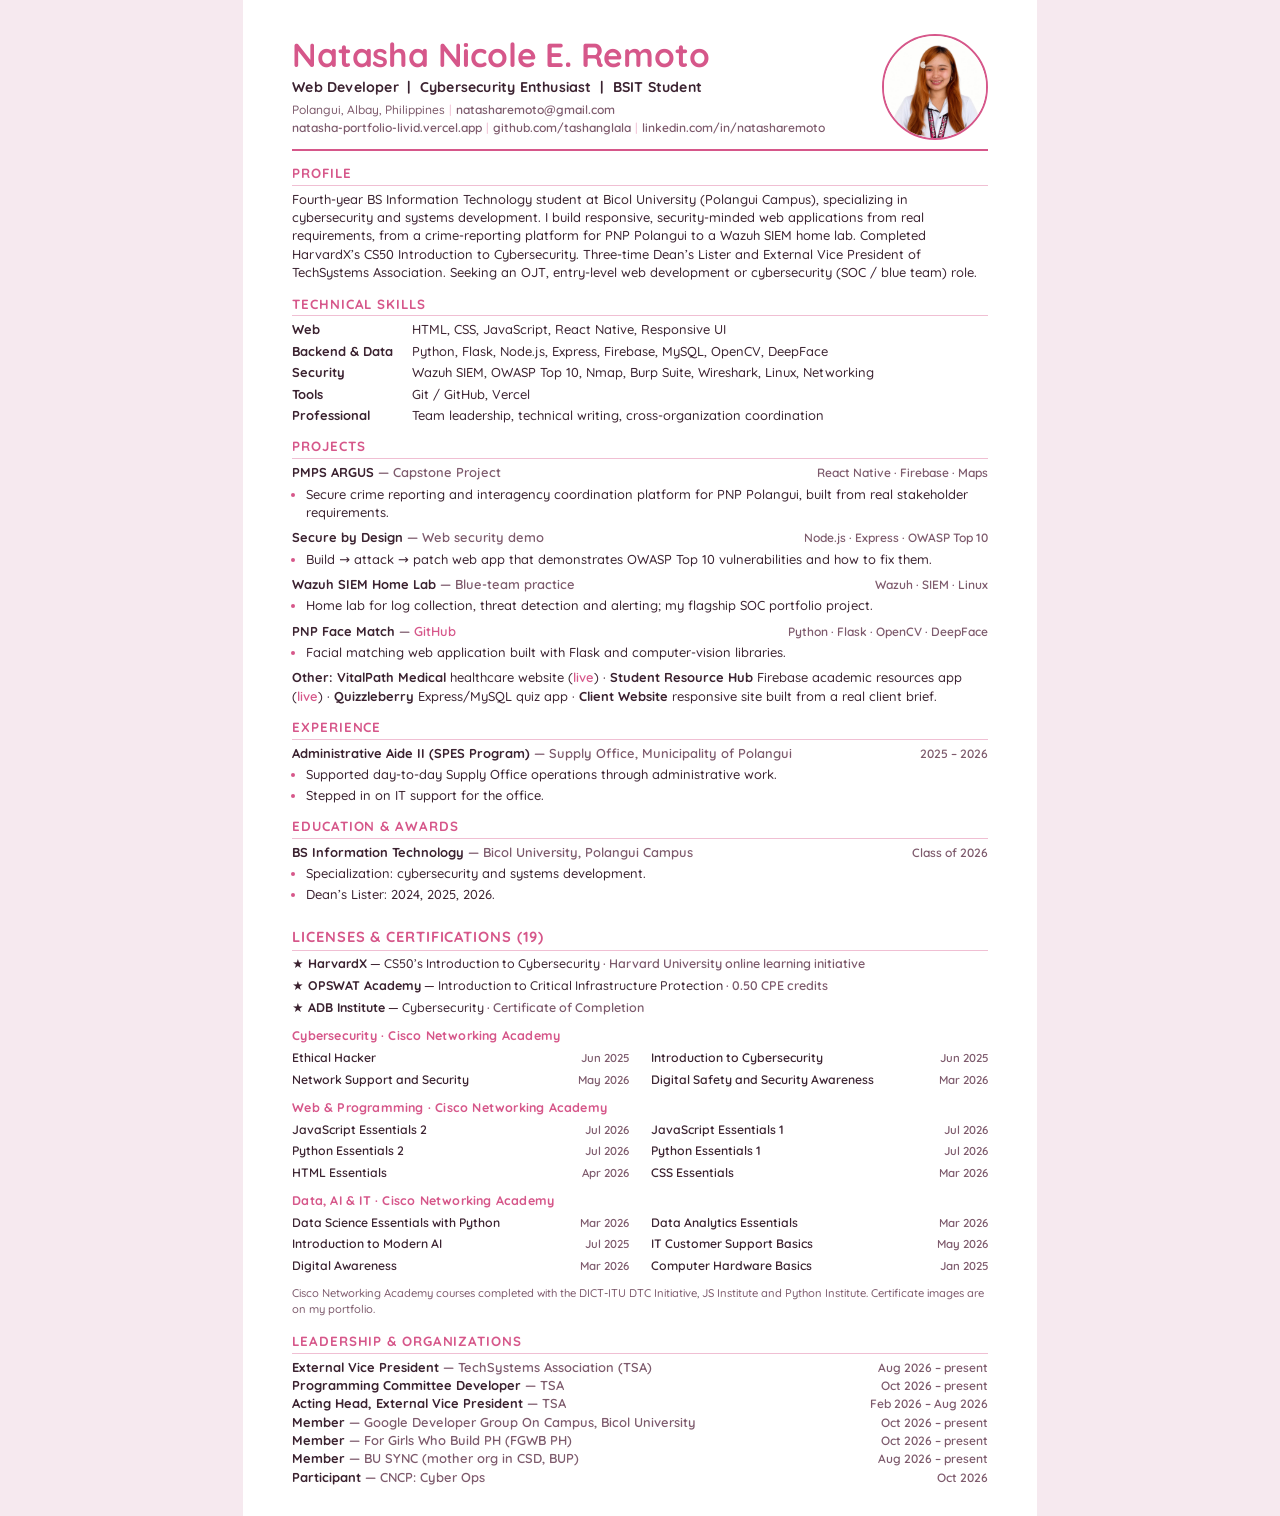
==== resume.html @ c5e9d4b8 "Add featured certificates, two-page resume and updated fonts" ====
<!DOCTYPE html>
<html lang="en">
<head>
<meta charset="utf-8">
<meta name="viewport" content="width=device-width, initial-scale=1">
<title>Natasha Nicole E. Remoto — Résumé</title>
<link rel="preconnect" href="https://fonts.googleapis.com">
<link rel="preconnect" href="https://fonts.gstatic.com" crossorigin>
<link href="https://fonts.googleapis.com/css2?family=Quicksand:wght@400;500;600;700&display=swap" rel="stylesheet">
<style>
:root{--pink:#d6578a;--ink:#3b2230;--mut:#7d5a6c;--line:#f0bfd3;--soft:#fff0f6;
--font:"Quicksand","Nunito",system-ui,-apple-system,"Segoe UI",Arial,sans-serif}
@page{size:A4;margin:11mm 13mm 12mm}
*{box-sizing:border-box}
html,body{margin:0;background:#f6e9ef}
body{font-family:var(--font);color:var(--ink);font-size:9.7pt;line-height:1.42;font-weight:500;
-webkit-print-color-adjust:exact;print-color-adjust:exact;font-synthesis:none}
.page{width:210mm;min-height:297mm;margin:0 auto;background:#fff;padding:9mm 13mm 8mm}
@media print{html,body{background:#fff}.page{width:auto;min-height:0;height:auto;margin:0;padding:0;overflow:visible}}

header{display:flex;align-items:center;justify-content:space-between;gap:14px;padding-bottom:9px;border-bottom:2.4px solid var(--pink)}
h1{margin:0;font-size:25pt;line-height:1.05;color:var(--pink);font-weight:700;letter-spacing:-.2px}
.role{margin:5px 0 4px;font-weight:700;font-size:10.6pt;color:var(--ink);letter-spacing:.2px}
.contact{color:var(--mut);font-size:8.6pt;line-height:1.5}
.contact a{color:var(--mut);text-decoration:none}
.contact .sep{color:var(--line);margin:0 4px}
.photo{flex:none;width:28mm;height:28mm;border-radius:50%;border:2.4px solid var(--pink);overflow:hidden;display:grid;place-items:center;background:var(--soft);color:var(--pink);font-weight:700;font-size:20pt}
.photo img{width:100%;height:100%;object-fit:cover;display:block}

section{margin-top:13px}.item,.row,li{break-inside:avoid}
h2{break-after:avoid;margin:0 0 4px;font-size:10pt;font-weight:700;color:var(--pink);text-transform:uppercase;letter-spacing:.9px;padding-bottom:2px;border-bottom:1px solid var(--line)}
p{margin:0}
.row{display:flex;justify-content:space-between;align-items:baseline;gap:10px}
.row b{font-weight:700}
.date{flex:none;color:var(--mut);font-size:8.6pt;font-weight:600;white-space:nowrap}
.sub{color:var(--mut);font-weight:600}
ul{margin:2px 0 0;padding-left:14px}
li{margin:0 0 1px}
li::marker{color:var(--pink)}
.item{margin-bottom:7px}
.item:last-child{margin-bottom:0}
.tech{color:var(--mut);font-weight:600;font-size:8.6pt}
.skills .r{display:flex;gap:6px;margin-bottom:1.5px}
.skills .k{flex:none;width:27mm;font-weight:700;color:var(--ink)}
.skills .v{flex:1}
.certs .r{margin-bottom:2px}
.certs b{font-weight:700}
.note{color:var(--mut);font-size:8.4pt;margin-top:2px}
a{color:var(--pink);text-decoration:none;font-weight:600}

.cf{margin:0 0 2px}.cf b{font-weight:700}.cf .s{color:var(--mut);font-weight:600}
.cg{break-inside:avoid;margin-top:5px}
.cg h3{margin:0 0 2px;font-size:8.8pt;font-weight:700;color:var(--pink);letter-spacing:.2px}
.cl{display:grid;grid-template-columns:1fr 1fr;column-gap:18px;row-gap:1.5px}
.ce{display:flex;justify-content:space-between;align-items:baseline;gap:8px;break-inside:avoid}
.ce .t{font-weight:600}
.ce .d{flex:none;color:var(--mut);font-size:8.2pt;font-weight:600;white-space:nowrap}
.certs{break-before:page;margin-top:0}
.certs h2{font-size:11pt}
.cf{margin:0 0 4px;font-size:9.4pt}
.cg{margin-top:11px}
.cg h3{font-size:9.4pt;margin-bottom:4px}
.cl{row-gap:4px;column-gap:22px;font-size:9.2pt}
.ce .d{font-size:8.6pt}
.note{margin-top:12px}
@media screen{.certs{margin-top:18px;padding-top:6px}}
.skills .r{margin-bottom:3px}.skills .k{width:30mm}.date{font-size:9pt}.contact{font-size:9pt}ul{margin-top:3px}li{margin-bottom:2px}
</style>
</head>
<body>
<div class="page">

<header>
  <div>
    <h1>Natasha Nicole E. Remoto</h1>
    <div class="role">Web Developer &nbsp;|&nbsp; Cybersecurity Enthusiast &nbsp;|&nbsp; BSIT Student</div>
    <div class="contact">
      Polangui, Albay, Philippines<span class="sep">|</span><a href="mailto:natasharemoto@gmail.com">natasharemoto@gmail.com</a><br>
      <a href="https://natasha-portfolio-livid.vercel.app/">natasha-portfolio-livid.vercel.app</a><span class="sep">|</span><a href="https://github.com/tashanglala">github.com/tashanglala</a><span class="sep">|</span><a href="https://www.linkedin.com/in/natasharemoto/">linkedin.com/in/natasharemoto</a>
    </div>
  </div>
  <div class="photo"><img src="assets/profile.jpg" alt="Natasha Nicole E. Remoto" onerror="this.parentNode.textContent='NR'"></div>
</header>

<section>
  <h2>Profile</h2>
  <p>Fourth-year BS Information Technology student at Bicol University (Polangui Campus), specializing in cybersecurity and systems development. I build responsive, security-minded web applications from real requirements, from a crime-reporting platform for PNP Polangui to a Wazuh SIEM home lab. Completed HarvardX’s CS50 Introduction to Cybersecurity. Three-time Dean’s Lister and External Vice President of TechSystems Association. Seeking an OJT, entry-level web development or cybersecurity (SOC / blue team) role.</p>
</section>

<section class="skills">
  <h2>Technical Skills</h2>
  <div class="r"><span class="k">Web</span><span class="v">HTML, CSS, JavaScript, React Native, Responsive UI</span></div>
  <div class="r"><span class="k">Backend &amp; Data</span><span class="v">Python, Flask, Node.js, Express, Firebase, MySQL, OpenCV, DeepFace</span></div>
  <div class="r"><span class="k">Security</span><span class="v">Wazuh SIEM, OWASP Top 10, Nmap, Burp Suite, Wireshark, Linux, Networking</span></div>
  <div class="r"><span class="k">Tools</span><span class="v">Git / GitHub, Vercel</span></div>
  <div class="r"><span class="k">Professional</span><span class="v">Team leadership, technical writing, cross-organization coordination</span></div>
</section>

<section>
  <h2>Projects</h2>
  <div class="item">
    <div class="row"><p><b>PMPS ARGUS</b> <span class="sub">— Capstone Project</span></p><span class="date tech">React Native · Firebase · Maps</span></div>
    <ul><li>Secure crime reporting and interagency coordination platform for PNP Polangui, built from real stakeholder requirements.</li></ul>
  </div>
  <div class="item">
    <div class="row"><p><b>Secure by Design</b> <span class="sub">— Web security demo</span></p><span class="date tech">Node.js · Express · OWASP Top 10</span></div>
    <ul><li>Build → attack → patch web app that demonstrates OWASP Top 10 vulnerabilities and how to fix them.</li></ul>
  </div>
  <div class="item">
    <div class="row"><p><b>Wazuh SIEM Home Lab</b> <span class="sub">— Blue-team practice</span></p><span class="date tech">Wazuh · SIEM · Linux</span></div>
    <ul><li>Home lab for log collection, threat detection and alerting; my flagship SOC portfolio project.</li></ul>
  </div>
  <div class="item">
    <div class="row"><p><b>PNP Face Match</b> <span class="sub">— <a href="https://github.com/tashanglala/pnp-face-match">GitHub</a></span></p><span class="date tech">Python · Flask · OpenCV · DeepFace</span></div>
    <ul><li>Facial matching web application built with Flask and computer-vision libraries.</li></ul>
  </div>
  <div class="item">
    <p><b>Other:</b> <b>VitalPath Medical</b> healthcare website (<a href="https://vitalpath-medical.vercel.app">live</a>) · <b>Student Resource Hub</b> Firebase academic resources app (<a href="https://student-resource-hub-9960d.web.app/">live</a>) · <b>Quizzleberry</b> Express/MySQL quiz app · <b>Client Website</b> responsive site built from a real client brief.</p>
  </div>
</section>

<section>
  <h2>Experience</h2>
  <div class="row"><p><b>Administrative Aide II (SPES Program)</b> <span class="sub">— Supply Office, Municipality of Polangui</span></p><span class="date">2025 – 2026</span></div>
  <ul><li>Supported day-to-day Supply Office operations through administrative work.</li><li>Stepped in on IT support for the office.</li></ul>
</section>





<section>
  <h2>Education &amp; Awards</h2>
  <div class="row"><p><b>BS Information Technology</b> <span class="sub">— Bicol University, Polangui Campus</span></p><span class="date">Class of 2026</span></div>
  <ul><li>Specialization: cybersecurity and systems development.</li><li>Dean’s Lister: 2024, 2025, 2026.</li></ul>
</section>

<section class="certs">
  <h2>Licenses &amp; Certifications (19)</h2>
  <div class="cf"><b>★ HarvardX</b> — CS50’s Introduction to Cybersecurity <span class="s">· Harvard University online learning initiative</span></div>
  <div class="cf"><b>★ OPSWAT Academy</b> — Introduction to Critical Infrastructure Protection <span class="s">· 0.50 CPE credits</span></div>
  <div class="cf"><b>★ ADB Institute</b> — Cybersecurity <span class="s">· Certificate of Completion</span></div>
  <div class="cg"><h3>Cybersecurity · Cisco Networking Academy</h3><div class="cl"><div class="ce"><span class="t">Ethical Hacker</span><span class="d">Jun 2025</span></div><div class="ce"><span class="t">Introduction to Cybersecurity</span><span class="d">Jun 2025</span></div><div class="ce"><span class="t">Network Support and Security</span><span class="d">May 2026</span></div><div class="ce"><span class="t">Digital Safety and Security Awareness</span><span class="d">Mar 2026</span></div></div></div>
  <div class="cg"><h3>Web &amp; Programming · Cisco Networking Academy</h3><div class="cl"><div class="ce"><span class="t">JavaScript Essentials 2</span><span class="d">Jul 2026</span></div><div class="ce"><span class="t">JavaScript Essentials 1</span><span class="d">Jul 2026</span></div><div class="ce"><span class="t">Python Essentials 2</span><span class="d">Jul 2026</span></div><div class="ce"><span class="t">Python Essentials 1</span><span class="d">Jul 2026</span></div><div class="ce"><span class="t">HTML Essentials</span><span class="d">Apr 2026</span></div><div class="ce"><span class="t">CSS Essentials</span><span class="d">Mar 2026</span></div></div></div>
  <div class="cg"><h3>Data, AI &amp; IT · Cisco Networking Academy</h3><div class="cl"><div class="ce"><span class="t">Data Science Essentials with Python</span><span class="d">Mar 2026</span></div><div class="ce"><span class="t">Data Analytics Essentials</span><span class="d">Mar 2026</span></div><div class="ce"><span class="t">Introduction to Modern AI</span><span class="d">Jul 2025</span></div><div class="ce"><span class="t">IT Customer Support Basics</span><span class="d">May 2026</span></div><div class="ce"><span class="t">Digital Awareness</span><span class="d">Mar 2026</span></div><div class="ce"><span class="t">Computer Hardware Basics</span><span class="d">Jan 2025</span></div></div></div>
  <div class="note">Cisco Networking Academy courses completed with the DICT-ITU DTC Initiative, JS Institute and Python Institute. Certificate images are on my portfolio.</div>
</section>

<section style="margin-top:14px">
  <h2>Leadership &amp; Organizations</h2>
  <div class="row"><p><b>External Vice President</b> <span class="sub">— TechSystems Association (TSA)</span></p><span class="date">Aug 2026 – present</span></div>
  <div class="row"><p><b>Programming Committee Developer</b> <span class="sub">— TSA</span></p><span class="date">Oct 2026 – present</span></div>
  <div class="row"><p><b>Acting Head, External Vice President</b> <span class="sub">— TSA</span></p><span class="date">Feb 2026 – Aug 2026</span></div>
  <div class="row"><p><b>Member</b> <span class="sub">— Google Developer Group On Campus, Bicol University</span></p><span class="date">Oct 2026 – present</span></div>
  <div class="row"><p><b>Member</b> <span class="sub">— For Girls Who Build PH (FGWB PH)</span></p><span class="date">Oct 2026 – present</span></div>
  <div class="row"><p><b>Member</b> <span class="sub">— BU SYNC (mother org in CSD, BUP)</span></p><span class="date">Aug 2026 – present</span></div>
  <div class="row"><p><b>Participant</b> <span class="sub">— CNCP: Cyber Ops</span></p><span class="date">Oct 2026</span></div>
</section>

</div>
</body>
</html>
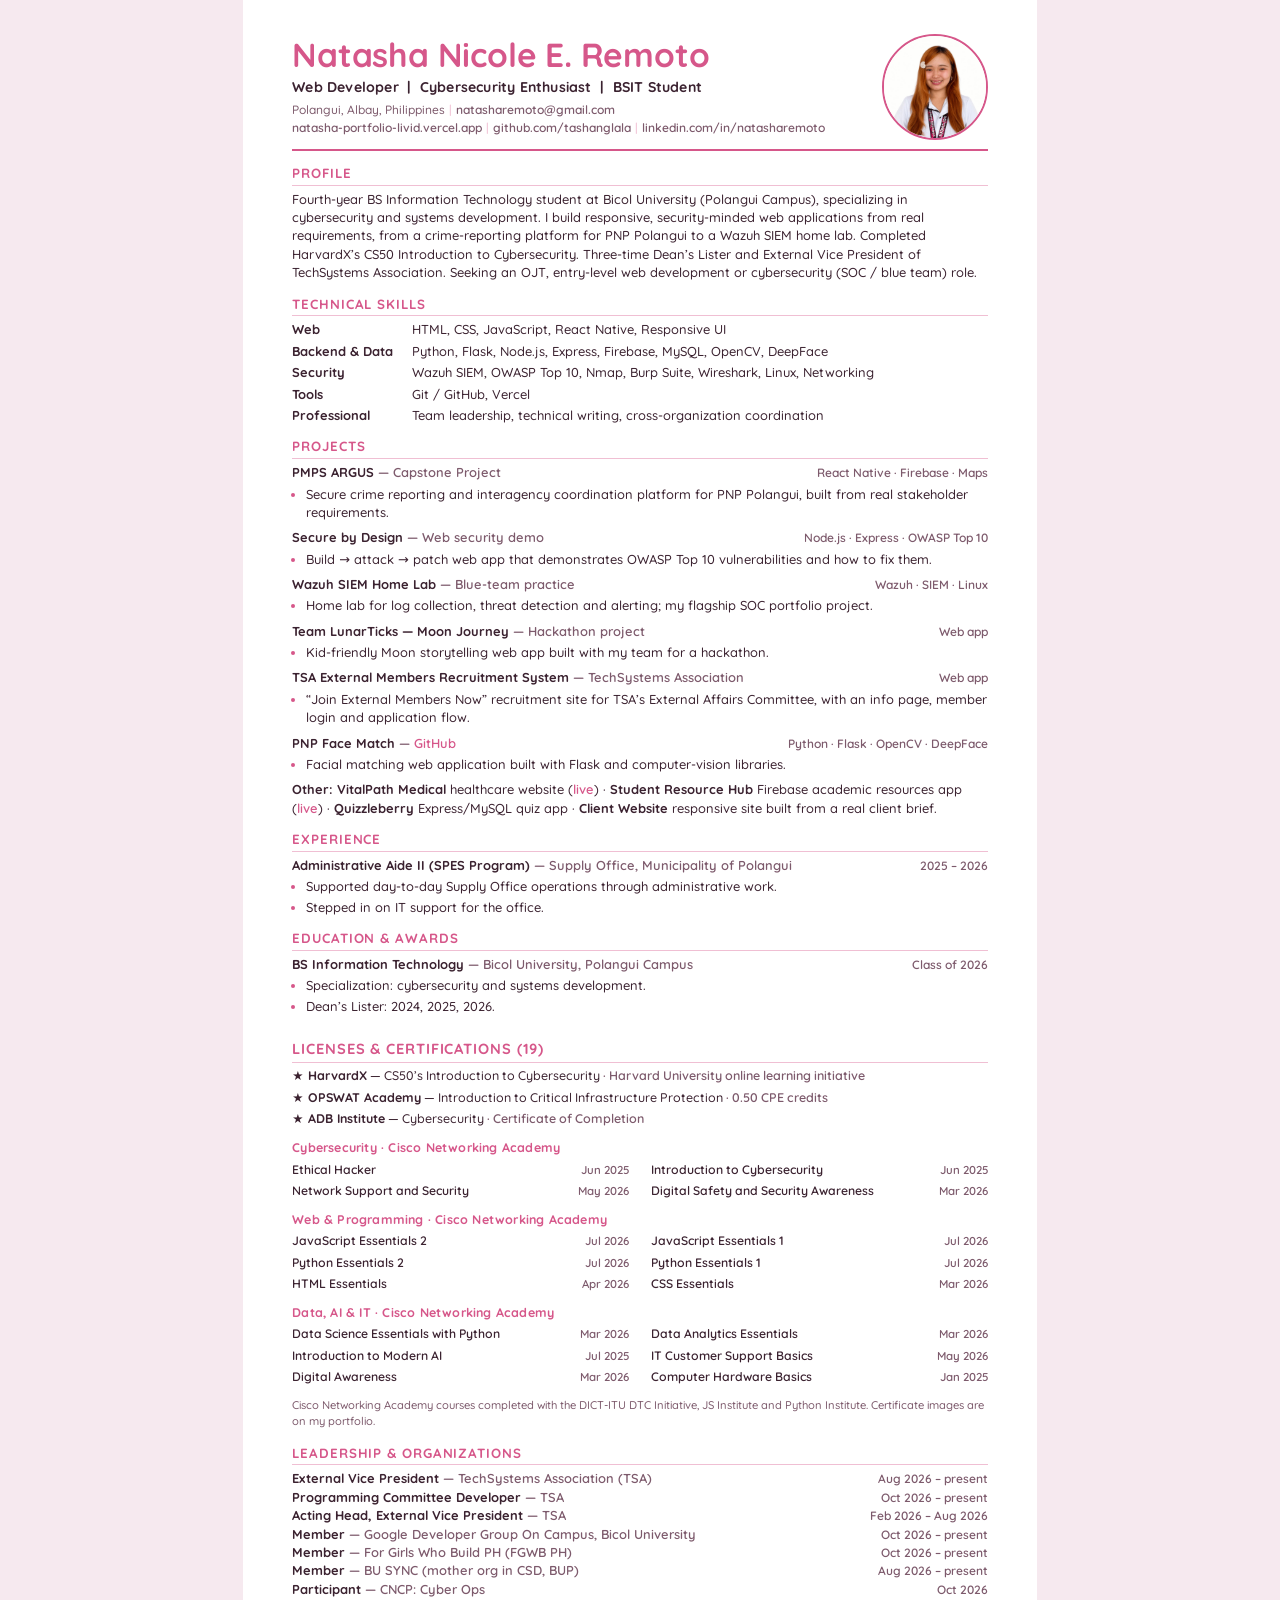
==== commit f16ef895: "Use updated two-page resume" ====
--- a/resume.html
+++ b/resume.html
@@ -111,6 +111,14 @@
     <ul><li>Home lab for log collection, threat detection and alerting; my flagship SOC portfolio project.</li></ul>
   </div>
   <div class="item">
+    <div class="row"><p><b>Team LunarTicks — Moon Journey</b> <span class="sub">— Hackathon project</span></p><span class="date tech">Web app</span></div>
+    <ul><li>Kid-friendly Moon storytelling web app built with my team for a hackathon.</li></ul>
+  </div>
+  <div class="item">
+    <div class="row"><p><b>TSA External Members Recruitment System</b> <span class="sub">— TechSystems Association</span></p><span class="date tech">Web app</span></div>
+    <ul><li>“Join External Members Now” recruitment site for TSA’s External Affairs Committee, with an info page, member login and application flow.</li></ul>
+  </div>
+  <div class="item">
     <div class="row"><p><b>PNP Face Match</b> <span class="sub">— <a href="https://github.com/tashanglala/pnp-face-match">GitHub</a></span></p><span class="date tech">Python · Flask · OpenCV · DeepFace</span></div>
     <ul><li>Facial matching web application built with Flask and computer-vision libraries.</li></ul>
   </div>
